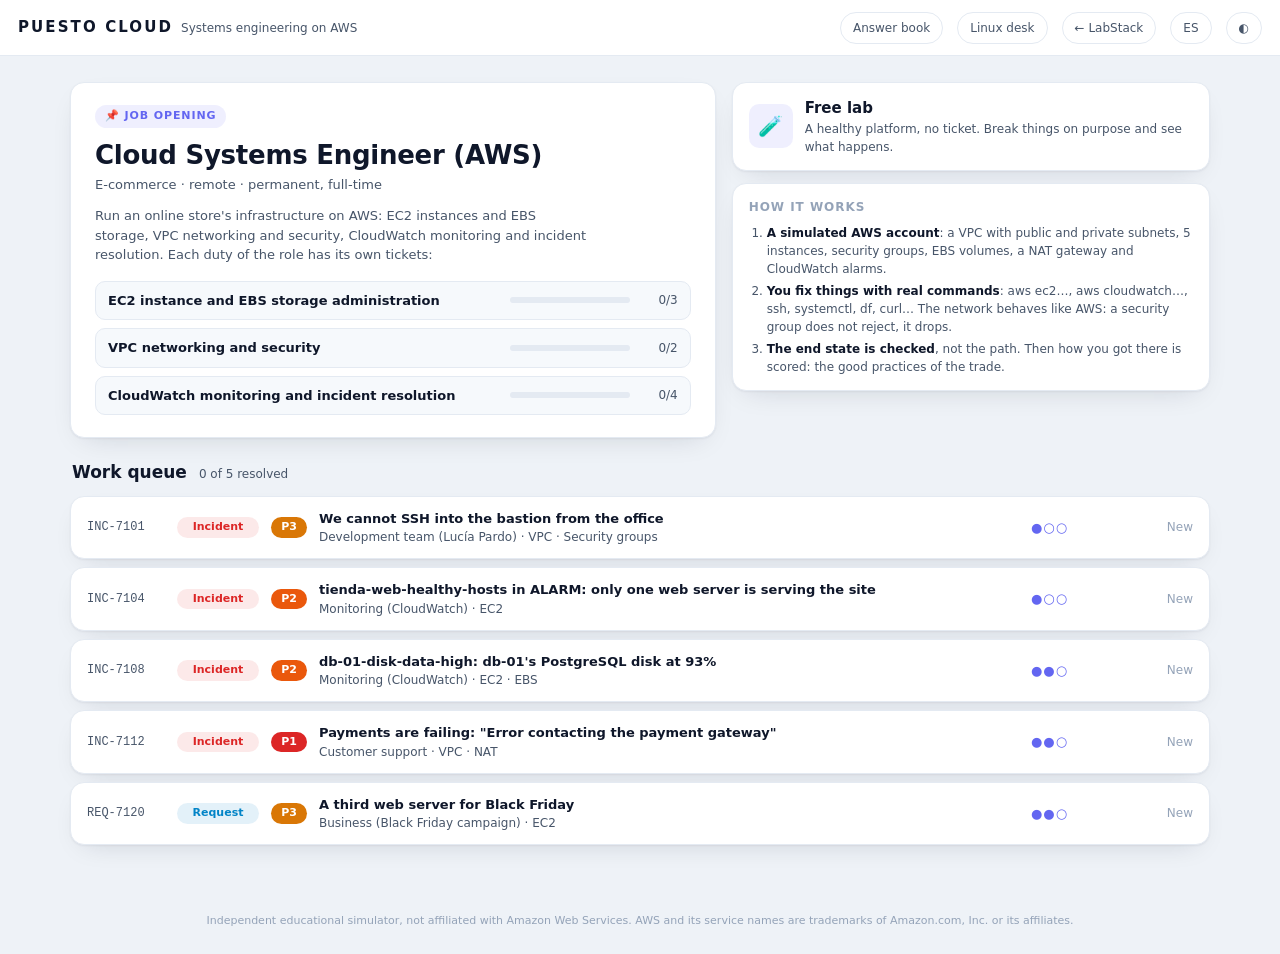
==== puesto-cloud/index.html @ fadae83a "Añade el Puesto Cloud: una cuenta de AWS simulada con su solucionario Tercera app (puesto-cloud/), s" ====
<!DOCTYPE html>
<html lang="es">
<head>
<meta charset="utf-8">
<meta name="viewport" content="width=device-width, initial-scale=1">
<title>Puesto Cloud · Ingeniería de sistemas en AWS</title>
<meta name="titulo-en" content="Puesto Cloud · Systems engineering on AWS">
<meta name="description" content="Un puesto de ingeniero/a de sistemas cloud simulado: una cuenta de AWS con VPC, EC2, EBS y CloudWatch, y tickets que se resuelven con la CLI de verdad. Gratis, en el navegador, en español e inglés.">
<meta property="og:type" content="website">
<meta property="og:site_name" content="LabStack · FOKO SOFT">
<meta property="og:title" content="Puesto Cloud · Ingeniería de sistemas en AWS">
<meta property="og:description" content="Un puesto de ingeniero/a de sistemas cloud simulado: una cuenta de AWS con VPC, EC2, EBS y CloudWatch, y tickets que se resuelven con la CLI de verdad.">
<meta property="og:url" content="https://fokosoft.github.io/LabStack/puesto-cloud/">
<meta property="og:image" content="https://fokosoft.github.io/LabStack/puesto-cloud/og-cloud.png">
<meta property="og:image:width" content="1200">
<meta property="og:image:height" content="627">
<meta name="twitter:card" content="summary_large_image">
<link href="../vendor/fuentes.css" rel="stylesheet">
<link href="../puesto-linux/estilos.css" rel="stylesheet">
</head>
<body>
<header class="top">
  <button class="marca" data-act="cola" title="Volver a la cola" data-en-title="Back to the queue"><b>PUESTO CLOUD</b><span data-en="Systems engineering on AWS">Ingeniería de sistemas en AWS</span></button>
  <div class="top-sp"></div>
  <a href="./soluciones.html" data-en="Answer book">Solucionario</a>
  <a href="../puesto-linux/index.html" data-en="Linux desk">Puesto Linux</a>
  <a href="../Laboratorio.dc.html">← LabStack</a>
  <button class="icono" data-act="idioma" data-en="ES" title="Read it in English" data-en-title="Leer en español">EN</button>
  <button class="icono" data-act="tema" title="Tema claro u oscuro" aria-label="Cambiar tema" data-en-title="Light or dark theme">◐</button>
</header>
<div id="vista"></div>
<p class="aviso-legal" data-en="Independent educational simulator, not affiliated with Amazon Web Services. AWS and its service names are trademarks of Amazon.com, Inc. or its affiliates.">Simulador educativo independiente, sin relación con Amazon Web Services. AWS y los nombres de sus servicios son marcas de Amazon.com, Inc. o sus filiales.</p>

<script src="./topologia.js"></script>
<script src="../puesto-linux/motor.js"></script>
<script src="./nube.js"></script>
<script src="./aws.js"></script>
<script src="./escenarios.js"></script>
<script src="./ui.js"></script>
<script src="../puesto-linux/app.js"></script>
</body>
</html>
---- puesto-linux/estilos.css ----
/* Puesto · estilos compartidos por index.html y soluciones.html */
:root{
  --bg:#eef2f7; --panel:#ffffff; --panel-2:#f6f9fc; --border:#e4eaf2; --border-strong:#cdd7e3;
  --text:#0f172a; --muted:#475569; --faint:#94a3b8;
  --accent:#6366f1; --accent-tint:rgba(99,102,241,.10); --accent-2:#8b5cf6;
  --ok:#16a34a; --ok-tint:rgba(22,163,74,.12); --warn:#d97706; --warn-tint:rgba(217,119,6,.13);
  --bad:#dc2626; --bad-tint:rgba(220,38,38,.10); --info:#0284c7; --info-tint:rgba(2,132,199,.11);
  --shadow:0 1px 2px rgba(15,23,42,.05), 0 10px 28px -14px rgba(15,23,42,.18);
  --header:#ffffff;
  --term-bg:#0a0f1c; --term-panel:#101729; --term-border:#1c2640; --term-text:#d6deeb; --term-dim:#6b7a90;
  --term-red:#ff7b7b; --term-amber:#f7b955; --term-green:#5ee08a; --term-blue:#7aa2f7; --term-prompt:#8bd5ca;
  color-scheme: light;
}
body.oscuro{
  --bg:#0b1120; --panel:#131c2e; --panel-2:#18233a; --border:#22304a; --border-strong:#30425f;
  --text:#e2e8f0; --muted:#a3b1c6; --faint:#6b7a90;
  --accent:#818cf8; --accent-tint:rgba(129,140,248,.16); --accent-2:#a78bfa;
  --ok:#22c55e; --ok-tint:rgba(34,197,94,.15); --warn:#f59e0b; --warn-tint:rgba(245,158,11,.16);
  --bad:#f87171; --bad-tint:rgba(248,113,113,.15); --info:#38bdf8; --info-tint:rgba(56,189,248,.15);
  --shadow:0 1px 2px rgba(0,0,0,.3), 0 12px 30px -14px rgba(0,0,0,.6);
  --header:#0f172a;
  color-scheme: dark;
}
*{box-sizing:border-box}
html,body{margin:0}
body{background:var(--bg);color:var(--text);font:13px/1.5 Inter,system-ui,-apple-system,"Segoe UI",sans-serif;-webkit-font-smoothing:antialiased}
button{font:inherit;color:inherit;cursor:pointer}
.mono{font-family:"JetBrains Mono",ui-monospace,SFMono-Regular,Menlo,Consolas,monospace}
:focus-visible{outline:2px solid var(--accent);outline-offset:2px}

/* ------------------------------------------------ cabecera */
.top{height:56px;display:flex;align-items:center;gap:14px;padding:0 18px;background:var(--header);border-bottom:1px solid var(--border);position:sticky;top:0;z-index:5}
.marca{display:flex;align-items:baseline;gap:8px;background:none;border:0;padding:0}
.marca b{font-size:15px;font-weight:800;letter-spacing:.14em}
.marca span{font-size:12px;color:var(--muted);font-weight:500}
.top-sp{flex:1}
.top a,.top .icono{font-size:12px;color:var(--muted);text-decoration:none;border:1px solid var(--border);border-radius:99px;padding:6px 12px;background:var(--panel)}
.top a:hover,.top .icono:hover{color:var(--text);border-color:var(--border-strong)}

/* ------------------------------------------------ cola */
.cola-wrap{max-width:1180px;margin:0 auto;padding:26px 20px 60px}
.hero{display:grid;grid-template-columns:minmax(0,1.35fr) minmax(0,1fr);gap:16px;margin-bottom:22px}
.card{background:var(--panel);border:1px solid var(--border);border-radius:14px;box-shadow:var(--shadow)}
.oferta{padding:22px 24px}
.oferta-tag{display:inline-block;font-size:11px;font-weight:700;letter-spacing:.08em;text-transform:uppercase;color:var(--accent);background:var(--accent-tint);border-radius:99px;padding:3px 10px}
.oferta h1{font-size:26px;line-height:1.2;margin:12px 0 4px;font-weight:800;letter-spacing:-.01em}
.oferta-sub{margin:0;color:var(--muted);font-size:13px}
.oferta-txt{margin:12px 0 16px;color:var(--muted);font-size:13px;max-width:60ch}
.funcs{display:grid;gap:8px}
.func{display:grid;grid-template-columns:minmax(0,1fr) 120px 36px;align-items:center;gap:12px;text-align:left;background:var(--panel-2);border:1px solid var(--border);border-radius:10px;padding:9px 12px}
.func:hover{border-color:var(--border-strong)}
.func.on{border-color:var(--accent);background:var(--accent-tint)}
.func-t{font-weight:600;font-size:13px}
.func-bar{height:6px;border-radius:99px;background:var(--border);overflow:hidden}
.func-bar i{display:block;height:100%;background:linear-gradient(90deg,var(--accent),var(--accent-2));border-radius:99px}
.func-n{font-size:12px;color:var(--muted);text-align:right;font-variant-numeric:tabular-nums}
.lado{display:grid;gap:12px;align-content:start}
.modo{display:grid;grid-template-columns:44px minmax(0,1fr);gap:12px;align-items:center;text-align:left;padding:14px 16px;border-radius:14px;border:1px solid var(--border);background:var(--panel);box-shadow:var(--shadow)}
.modo:hover{border-color:var(--border-strong)}
.modo-ic{width:44px;height:44px;border-radius:10px;display:grid;place-items:center;font-size:20px;line-height:1}
.modo-tx b{display:block;font-size:15px}
.modo-tx small{display:block;font-size:12px;color:var(--muted)}
.como{padding:14px 16px}
.como h3{margin:0 0 8px;font-size:12px;letter-spacing:.08em;text-transform:uppercase;color:var(--faint)}
.como ol{margin:0;padding-left:18px;color:var(--muted);font-size:12px;display:grid;gap:4px}
.como b{color:var(--text);font-weight:600}
.cola-cab{display:flex;align-items:baseline;gap:12px;margin:0 2px 10px}
.cola-cab h2{margin:0;font-size:17px}
.cola-cab span{color:var(--muted);font-size:12px}
.cola-cab button{margin-left:auto;background:none;border:0;color:var(--accent);font-size:12px}
.lista{display:grid;gap:8px}
.tk{display:grid;grid-template-columns:78px 82px 36px minmax(0,1fr) 54px 96px;gap:12px;align-items:center;text-align:left;background:var(--panel);border:1px solid var(--border);border-radius:14px;padding:12px 16px;box-shadow:var(--shadow)}
.tk:hover{border-color:var(--accent)}
.tk-id{font-family:"JetBrains Mono",monospace;font-size:12px;color:var(--muted)}
.tk-main{min-width:0}
.tk-asunto{display:block;font-weight:600;font-size:13px;white-space:nowrap;overflow:hidden;text-overflow:ellipsis}
.tk-de{display:block;font-size:12px;color:var(--muted);white-space:nowrap;overflow:hidden;text-overflow:ellipsis}
.tk-nivel{font-size:13px;letter-spacing:1px;color:var(--accent)}
.tk-estado{font-size:12px;text-align:right;color:var(--faint)}
.tk-estado.ok{color:var(--ok);font-weight:600}
.chip{display:inline-flex;align-items:center;justify-content:center;font-size:11px;font-weight:600;border-radius:99px;padding:2px 9px;white-space:nowrap}
.t-incidente{background:var(--bad-tint);color:var(--bad)}
.t-peticion{background:var(--info-tint);color:var(--info)}
.t-cambio{background:var(--accent-tint);color:var(--accent)}
.p-P1{background:var(--bad);color:#fff}.p-P2{background:#ea580c;color:#fff}.p-P3{background:var(--warn);color:#fff}.p-P4{background:var(--info);color:#fff}

/* ------------------------------------------------ puesto */
.puesto{display:grid;grid-template-columns:272px minmax(0,1fr) 344px;grid-template-rows:auto minmax(0,1fr);gap:12px;height:calc(100vh - 56px);padding:12px}
.barra{grid-column:1/-1;display:flex;align-items:center;gap:14px;background:var(--panel);border:1px solid var(--border);border-radius:14px;padding:8px 10px 8px 8px;box-shadow:var(--shadow);min-width:0}
.volver{background:var(--panel-2);border:1px solid var(--border);border-radius:10px;padding:6px 12px;font-size:12px;color:var(--muted)}
.volver:hover{color:var(--text)}
.barra-t{flex:1;min-width:0;display:flex;align-items:center;gap:10px}
.barra-t .mono{font-size:12px;color:var(--muted)}
.barra-t b{font-size:15px;white-space:nowrap;overflow:hidden;text-overflow:ellipsis}
.reloj{display:flex;align-items:baseline;gap:6px;font-variant-numeric:tabular-nums}
.reloj b{font-family:"JetBrains Mono",monospace;font-size:17px}
.reloj span{font-size:12px;color:var(--muted)}
.sla{display:grid;gap:3px;width:150px}
.sla span{font-size:11px;color:var(--muted);display:flex;justify-content:space-between}
.sla-bar{height:6px;border-radius:99px;background:var(--border);overflow:hidden}
.sla-bar i{display:block;height:100%;border-radius:99px;transition:width .3s}
.col{overflow:auto;display:grid;gap:12px;align-content:start;min-height:0;padding-bottom:4px}
.panel{background:var(--panel);border:1px solid var(--border);border-radius:14px;padding:12px 14px;box-shadow:var(--shadow)}
.panel h3{margin:0 0 10px;font-size:11px;letter-spacing:.09em;text-transform:uppercase;color:var(--faint);display:flex;align-items:center;gap:8px}
.panel h3 .der-n{margin-left:auto;letter-spacing:0;text-transform:none;font-weight:600}

.grupo{margin-bottom:8px}
.grupo:last-child{margin-bottom:0}
.grupo-t{font-size:11px;color:var(--faint);margin:0 0 3px 2px}
.host{display:grid;grid-template-columns:10px 56px minmax(0,1fr);gap:8px;align-items:center;width:100%;text-align:left;background:none;border:0;border-radius:6px;padding:4px 6px}
.host:hover{background:var(--panel-2)}
.host b{font-family:"JetBrains Mono",monospace;font-size:12px;font-weight:500}
.host span{font-size:11px;color:var(--muted);white-space:nowrap;overflow:hidden;text-overflow:ellipsis}
.punto{width:9px;height:9px;border-radius:99px;background:var(--ok)}
.e-aviso .punto{background:var(--warn)} .e-aviso span{color:var(--warn)}
.e-fallo .punto{background:var(--bad)} .e-fallo span{color:var(--bad)}
.e-caido .punto{background:var(--bad);animation:latido 1.1s ease-in-out infinite} .e-caido span{color:var(--bad)}
.e-reserva .punto{background:none;border:1.5px dashed var(--faint)}
@keyframes latido{50%{opacity:.25}}

.salud{font-family:"JetBrains Mono",monospace;font-size:11px;font-weight:700;border-radius:99px;padding:2px 9px;letter-spacing:0}
.s-HEALTH_OK{background:var(--ok-tint);color:var(--ok)} .s-HEALTH_WARN{background:var(--warn-tint);color:var(--warn)} .s-HEALTH_ERR{background:var(--bad-tint);color:var(--bad)}
.osd-host{margin-bottom:8px}
.osd-host:last-of-type{margin-bottom:6px}
.osd{display:grid;grid-template-columns:44px minmax(0,1fr) 44px;gap:8px;align-items:center;font-size:11px;margin:3px 0}
.osd b{font-family:"JetBrains Mono",monospace;font-weight:500;color:var(--muted)}
.osd-bar{height:8px;border-radius:99px;background:var(--panel-2);border:1px solid var(--border);overflow:hidden}
.osd-bar i{display:block;height:100%;background:var(--accent);opacity:.75;transition:width .4s}
.osd.lleno .osd-bar i{background:var(--warn);opacity:1} .osd.lleno em{color:var(--warn);font-weight:700}
.osd.caido b,.osd.caido em{color:var(--bad);font-weight:700} .osd.caido .osd-bar{border-color:var(--bad);background:var(--bad-tint)}
.osd.fuera{opacity:.5} .osd.fuera .osd-bar{border-style:dashed}
.osd em{font-style:normal;text-align:right;font-variant-numeric:tabular-nums;color:var(--muted)}
.flags{display:flex;flex-wrap:wrap;gap:6px;margin-top:4px}
.flag{font-size:11px;font-family:"JetBrains Mono",monospace;background:var(--warn-tint);color:var(--warn);border-radius:6px;padding:1px 7px}
.rec{margin-top:8px;font-size:11px;color:var(--muted)}
.rec .sla-bar{margin-top:4px}
.rec .sla-bar i{background:var(--warn)}

.alerta{display:grid;grid-template-columns:8px minmax(0,1fr) auto;gap:8px;align-items:start;padding:5px 0;border-top:1px solid var(--border);font-size:12px}
.alerta:first-of-type{border-top:0;padding-top:0}
.alerta i{width:8px;height:8px;border-radius:99px;margin-top:5px;background:var(--faint)}
.al-critical i{background:var(--bad)} .al-warning i{background:var(--warn)} .al-info i{background:var(--info)}
.alerta b{display:block;font-size:12px;font-weight:600}
.alerta span{display:block;color:var(--muted);font-size:11px}
.alerta small{color:var(--faint);font-size:11px;white-space:nowrap}
.vacio{font-size:12px;color:var(--faint);margin:0}

/* terminal */
.centro{min-height:0;min-width:0;display:flex}
.term{flex:1;display:flex;flex-direction:column;min-height:0;min-width:0;background:var(--term-bg);border:1px solid var(--term-border);border-radius:14px;overflow:hidden;box-shadow:var(--shadow)}
.tabs{display:flex;gap:2px;padding:6px 6px 0;background:var(--term-panel);border-bottom:1px solid var(--term-border);overflow-x:auto}
.tab{display:flex;align-items:center;gap:8px;border:0;background:none;color:var(--term-dim);font-family:"JetBrains Mono",monospace;font-size:12px;padding:6px 10px 7px;border-radius:10px 10px 0 0;white-space:nowrap}
.tab.on{background:var(--term-bg);color:var(--term-text)}
.tab .x{opacity:.5;padding:0 2px;border-radius:6px}
.tab .x:hover{opacity:1;background:var(--term-border)}
.tab-mas{border:0;background:none;color:var(--term-dim);font-size:15px;padding:2px 10px}
.tab-mas:hover{color:var(--term-text)}
.term-body{flex:1;overflow:auto;padding:10px 14px 14px;font-family:"JetBrains Mono",monospace;font-size:12px;line-height:1.55;color:var(--term-text);cursor:text}
.ln{white-space:pre-wrap;word-break:break-word;min-height:1.55em}
.ln.in{color:#fff}.ln.in .pr{color:var(--term-prompt)}
.ln.err,.ln.rojo{color:var(--term-red)} .ln.ambar{color:var(--term-amber)} .ln.verde{color:var(--term-green)} .ln.azul{color:var(--term-blue)}
.ln.dim{color:var(--term-dim);font-style:italic}
.ln.sys{color:var(--term-prompt)}
.term-in{display:flex;align-items:baseline;white-space:pre}
.term-in span{color:var(--term-prompt)}
.term-in input{flex:1;min-width:40px;background:none;border:0;outline:none;color:#fff;font:inherit;padding:0;caret-color:var(--term-prompt)}

/* ticket */
.tk-cab{display:flex;flex-wrap:wrap;gap:6px;align-items:center;margin-bottom:8px}
.tk-cab .mono{font-size:12px;color:var(--muted)}
.ticket h2{margin:0 0 6px;font-size:15px;line-height:1.35}
.ticket .de{font-size:12px;color:var(--muted);margin:0 0 8px}
.ticket p{margin:0 0 8px;font-size:13px;color:var(--text)}
.itsm{display:grid;grid-template-columns:auto 1fr;gap:4px 12px;font-size:12px;margin-top:10px;padding-top:10px;border-top:1px solid var(--border)}
.itsm dt{color:var(--faint)} .itsm dd{margin:0;font-weight:600}
.estado-itsm{display:flex;gap:4px;margin-top:10px}
.estado-itsm span{flex:1;text-align:center;font-size:11px;padding:3px 0;border-radius:6px;background:var(--panel-2);color:var(--faint);border:1px solid var(--border)}
.estado-itsm span.on{background:var(--accent);color:#fff;border-color:var(--accent)}
.estado-itsm span.hecho{color:var(--accent);border-color:var(--accent)}
.pista{font-size:12px;background:var(--accent-tint);border-radius:10px;padding:8px 10px;margin:0 0 6px;color:var(--text)}
.pista b{color:var(--accent);margin-right:4px}
.btn{display:inline-flex;align-items:center;justify-content:center;gap:6px;border-radius:10px;padding:8px 14px;font-size:13px;font-weight:600;border:1px solid var(--border-strong);background:var(--panel)}
.btn:hover{border-color:var(--accent)}
.btn.primario{background:var(--accent);border-color:var(--accent);color:#fff;width:100%;padding:11px 14px;font-size:15px}
.btn.primario:hover{filter:brightness(1.07)}
.btn.suave{width:100%;background:var(--panel-2)}
.btn[disabled]{opacity:.5;cursor:default}
.registro{display:grid;gap:3px;font-family:"JetBrains Mono",monospace;font-size:11px;max-height:190px;overflow:auto}
.registro div{display:grid;grid-template-columns:40px 58px minmax(0,1fr);gap:6px;color:var(--muted)}
.registro div span:last-child{color:var(--text);white-space:nowrap;overflow:hidden;text-overflow:ellipsis}
.aun{background:var(--warn-tint);border-radius:10px;padding:10px 12px;margin-top:10px;font-size:12px}
.aun b{display:block;color:var(--warn);margin-bottom:4px}
.aun ul{margin:0;padding-left:16px;display:grid;gap:3px}
.cierre{text-align:left}
.cierre-top{display:flex;align-items:center;gap:12px;margin-bottom:10px}
.cierre-ok{width:44px;height:44px;border-radius:99px;display:grid;place-items:center;background:var(--ok-tint);color:var(--ok);font-size:20px;font-weight:800;flex:none}
.cierre-top b{display:block;font-size:17px}
.cierre-top span{font-size:12px;color:var(--muted)}
.cifras{display:grid;grid-template-columns:repeat(3,1fr);gap:6px;margin-bottom:12px}
.cifras div{background:var(--panel-2);border:1px solid var(--border);border-radius:10px;padding:6px 8px}
.cifras b{display:block;font-size:17px;font-variant-numeric:tabular-nums}
.cifras span{font-size:11px;color:var(--muted)}
.practica{display:grid;grid-template-columns:18px 1fr;gap:6px;font-size:12px;margin:0 0 5px}
.practica i{font-style:normal;font-weight:800}
.practica.si i{color:var(--ok)} .practica.no i{color:var(--faint)} .practica.no{color:var(--muted)}
.bloque{margin-top:12px;padding-top:10px;border-top:1px solid var(--border)}
.bloque h4{margin:0 0 4px;font-size:11px;letter-spacing:.08em;text-transform:uppercase;color:var(--faint)}
.bloque p{margin:0;font-size:12px}
.acciones{display:grid;gap:6px;margin-top:14px}
.experimento{display:block;width:100%;text-align:left;background:var(--panel-2);border:1px solid var(--border);border-radius:10px;padding:8px 10px;margin-bottom:6px}
.experimento:hover{border-color:var(--accent)}
.experimento code{display:block;font-family:"JetBrains Mono",monospace;font-size:11px;color:var(--accent)}
.experimento span{font-size:12px;color:var(--muted)}

@media (max-width:1180px){
  .puesto{grid-template-columns:minmax(0,1fr) 330px;grid-template-rows:auto 70vh auto;height:auto}
  .izq{grid-column:1/-1;order:3;grid-template-columns:repeat(auto-fit,minmax(250px,1fr))}
}
@media (max-width:860px){
  .hero{grid-template-columns:1fr}
  .tk{grid-template-columns:auto auto auto minmax(0,1fr);row-gap:6px;padding:12px 14px}
  .tk .chip{justify-self:start}
  .tk-main{grid-column:1/-1;order:5}
  .tk-nivel{display:none}
  .puesto{grid-template-columns:minmax(0,1fr);grid-template-rows:auto;padding:10px}
  .der{order:1}.centro{order:2;height:64vh}.izq{order:3}
  .barra{flex-wrap:wrap}.sla{width:100%}
  .col{overflow:visible}
}
@media (max-width:520px){
  .cola-wrap{padding:16px 16px 40px}
  .oferta{padding:18px}
  .oferta h1{font-size:20px}
  .func{grid-template-columns:minmax(0,1fr) 36px}.func-bar{display:none}
  .marca span{display:none}
  .barra-t .mono{display:none}
}

/* ------------------------------------------------ incidencias importadas */
.importar{margin-top:26px}
.imp{padding:16px 18px;display:grid;gap:12px}
.imp.encima{border-color:var(--accent);box-shadow:0 0 0 3px var(--accent-tint)}
.imp-txt b{font-size:15px}
.imp-txt p{margin:4px 0 0;color:var(--muted);font-size:13px;max-width:78ch}
.imp-txt code,.cat-item code{font-family:"JetBrains Mono",monospace;font-size:12px;background:var(--panel-2);border:1px solid var(--border);border-radius:6px;padding:0 5px}
.imp-acc{display:flex;flex-wrap:wrap;align-items:center;gap:8px}
.primario-in{background:var(--accent);border-color:var(--accent);color:#fff}
.imp-sep{font-size:12px;color:var(--faint)}
.imp-acc select{font:inherit;font-size:12px;color:var(--text);background:var(--panel);border:1px solid var(--border-strong);border-radius:10px;padding:8px 10px;max-width:340px}
.imp-res{border-radius:10px;padding:10px 12px;font-size:12px;display:grid;gap:3px}
.imp-res b{font-size:13px}
.imp-res.ok{background:var(--ok-tint)} .imp-res.ok b{color:var(--ok)}
.imp-res.mal{background:var(--bad-tint)} .imp-res.mal b{color:var(--bad)}
.imp-res ul{margin:2px 0 0;padding-left:18px;display:grid;gap:2px}
.imp-aviso{color:var(--warn)}
.catalogo summary{cursor:pointer;font-size:13px;font-weight:600;color:var(--accent)}
.catalogo[open] summary{margin-bottom:8px}
.catalogo{display:block}
.cat-item{border-top:1px solid var(--border);padding:10px 0}
.cat-cab{display:flex;align-items:center;gap:8px;flex-wrap:wrap}
.cat-cab b{font-size:13px}
.cat-item p{margin:4px 0;font-size:12px;color:var(--muted)}
.cat-item dl{display:grid;grid-template-columns:max-content 1fr;gap:2px 12px;margin:4px 0;font-size:12px}
.cat-item dt{font-family:"JetBrains Mono",monospace;color:var(--text)}
.cat-item dd{margin:0;color:var(--muted)}
.cat-item pre{margin:4px 0 0;font-family:"JetBrains Mono",monospace;font-size:11px;background:var(--term-bg);color:var(--term-text);border-radius:6px;padding:6px 9px;white-space:pre-wrap;word-break:break-all}
.tk-imp{display:grid;grid-template-columns:minmax(0,1fr) auto;gap:8px;align-items:stretch}
.tk-borrar{border:1px solid var(--border);background:var(--panel);border-radius:14px;width:40px;color:var(--faint);font-size:17px}
.tk-borrar:hover{color:var(--bad);border-color:var(--bad)}
.tk-rota{opacity:.75;cursor:default}

/* ------------------------------------------------ guardia y caos */
.gd{padding:14px 16px;display:grid;gap:10px}
.gd-t{margin:0;font-weight:600;font-size:13px}
.gd-niveles{display:grid;grid-template-columns:repeat(3,1fr);gap:8px}
.gd-niveles button{display:grid;gap:2px;text-align:left;background:var(--panel-2);border:1px solid var(--border);border-radius:10px;padding:10px}
.gd-niveles button:hover{border-color:var(--bad)}
.gd-niveles b{font-size:13px}
.gd-niveles span{font-size:11px;color:var(--muted)}
.gd-niveles em{font-style:normal;font-size:11px;color:var(--faint)}
.gd-pie{display:flex;flex-wrap:wrap;align-items:center;gap:10px;font-size:12px;color:var(--muted)}
.gd-pie input{font:inherit;font-size:12px;width:96px;margin-left:4px;color:var(--text);background:var(--panel);border:1px solid var(--border-strong);border-radius:6px;padding:4px 8px}
.gd-ticket{background:none;border:0;color:var(--accent);font-size:12px;padding:0;text-align:left}
.gd-nota{margin:0;font-size:11px;color:var(--faint)}
.caos-t{margin:0 0 10px;font-size:12px;color:var(--muted)}
.caos-btn{width:100%;border-color:var(--bad);color:var(--bad)}
.caos-acc{display:grid;grid-template-columns:1fr 1fr;gap:6px;margin-top:6px}
.caos-acc .btn{font-size:12px;padding:7px 8px}
.caos-msg{margin-top:8px;border-radius:10px;padding:9px 11px;font-size:12px}
.caos-msg.ok{background:var(--ok-tint);color:var(--ok);font-weight:600}
.caos-msg.mal{background:var(--bad-tint)}
.caos-msg.aviso{background:var(--warn-tint)}
.caos-msg ul{margin:4px 0 0;padding-left:16px;display:grid;gap:6px}
.caos-msg li span{color:var(--muted)}
.caos-msg code{font-family:"JetBrains Mono",monospace;font-size:11px}
@media (max-width:520px){ .gd-niveles{grid-template-columns:1fr} }

/* ------------------------------------------------ solucionario */
.sol-wrap{max-width:1000px}
.sol-hero{margin:4px 2px 26px}
.sol-hero h1{font-size:32px;line-height:1.15;margin:12px 0 8px;font-weight:800;letter-spacing:-.02em}
.sol-hero p{margin:0;color:var(--muted);font-size:15px;max-width:68ch}
.sol-hero p b{color:var(--text)}
.sol-nav{display:flex;flex-wrap:wrap;gap:8px;margin-top:16px}
.sol-nav a,.sol-nav button{font-size:12px;color:var(--text);text-decoration:none;border:1px solid var(--border-strong);border-radius:99px;padding:6px 13px;background:var(--panel)}
.sol-nav a:hover,.sol-nav button:hover{border-color:var(--accent)}
.sol{overflow:hidden;scroll-margin-top:70px}
.sol>summary{display:grid;grid-template-columns:78px auto 36px minmax(0,1fr) auto;gap:12px;align-items:center;padding:13px 16px;cursor:pointer;list-style:none}
.sol>summary::-webkit-details-marker{display:none}
.sol>summary:hover{background:var(--panel-2)}
.sol[open]>summary{border-bottom:1px solid var(--border)}
.sol-t{font-weight:600;font-size:13px;white-space:nowrap;overflow:hidden;text-overflow:ellipsis}
.sol-n{font-size:12px;color:var(--faint);white-space:nowrap}
.sol-n::after{content:" \25BE";color:var(--accent)}
.sol[open] .sol-n::after{content:" \25B4"}
.sol-cuerpo{padding:16px 18px 18px}
.sol-cuerpo h4{margin:0 0 6px;font-size:11px;letter-spacing:.09em;text-transform:uppercase;color:var(--faint);display:flex;align-items:baseline;gap:10px}
.sol-cuerpo p{margin:0 0 8px;font-size:13px}
.sol-leyenda{letter-spacing:0;text-transform:none;font-weight:500;color:var(--faint)}
.sol-dos{display:grid;grid-template-columns:1fr 1fr;gap:18px;margin-bottom:16px}
.sol-dos>div:first-child p{color:var(--muted)}
.pasos{list-style:none;margin:6px 0 18px;padding:0;display:grid;gap:8px}
.paso{display:grid;grid-template-columns:26px minmax(0,1fr);gap:10px}
.paso-n{width:26px;height:26px;border-radius:99px;display:grid;place-items:center;font-size:11px;font-weight:700;background:var(--panel-2);border:1px solid var(--border);color:var(--muted)}
.paso-c{min-width:0;border-left:3px solid var(--border);padding:0 0 2px 12px}
.paso-cab{display:flex;align-items:center;gap:8px;flex-wrap:wrap;margin-bottom:4px}
.paso-cab code{font-family:"JetBrains Mono",monospace;font-size:12px;background:var(--term-bg);color:#fff;border-radius:6px;padding:3px 9px;word-break:break-all}
.paso-host{color:var(--term-prompt)}
.paso-c p{font-size:13px;color:var(--text);margin:0 0 4px}
.fase{font-size:10px;font-weight:700;letter-spacing:.06em;text-transform:uppercase;border-radius:99px;padding:2px 8px;background:var(--panel-2);color:var(--faint)}
.f-diag .paso-c{border-color:var(--info)} .f-diag .fase{background:var(--info-tint);color:var(--info)} .f-diag .paso-n{color:var(--info)}
.f-arreglo .paso-c{border-color:var(--warn)} .f-arreglo .fase{background:var(--warn-tint);color:var(--warn)} .f-arreglo .paso-n{background:var(--warn);color:#fff;border-color:var(--warn)}
.f-comprobar .paso-c{border-color:var(--ok)} .f-comprobar .fase{background:var(--ok-tint);color:var(--ok)} .f-comprobar .paso-n{color:var(--ok)}
.f-mov .paso-c p{color:var(--muted)}
.salida summary{font-size:12px;color:var(--accent);cursor:pointer;width:max-content}
.salida-t{margin-top:6px;background:var(--term-bg);color:var(--term-text);border-radius:10px;padding:10px 12px;font-family:"JetBrains Mono",monospace;font-size:11px;line-height:1.5;max-height:340px;overflow:auto}
.trampas,.valoran{margin:0;padding-left:18px;display:grid;gap:6px;font-size:13px}
.trampas code{display:block;font-family:"JetBrains Mono",monospace;font-size:11px;color:var(--bad)}
.trampas span{color:var(--muted)}
.valoran li::marker{color:var(--ok)}
.sol-leccion{background:var(--accent-tint);border-radius:10px;padding:12px 14px;margin-bottom:14px}
.sol-leccion h4{color:var(--accent)}
.sol-leccion p{margin:0}
.sol-pie{display:flex;align-items:center;justify-content:space-between;gap:12px;flex-wrap:wrap}
.sol-pie .btn{text-decoration:none;color:var(--text)}
.termino{display:inline-block;font-size:11px;color:var(--accent);background:var(--accent-tint);border-radius:99px;padding:2px 9px;margin:0 6px 6px 0;text-decoration:none}
.termino:hover{text-decoration:underline}
.buscar{width:100%;font:inherit;font-size:13px;color:var(--text);background:var(--panel);border:1px solid var(--border-strong);border-radius:10px;padding:10px 14px;margin-bottom:12px}
.buscar:focus{outline:2px solid var(--accent);outline-offset:1px}
.glosario{display:grid;grid-template-columns:repeat(auto-fill,minmax(290px,1fr));gap:10px}
.gl{background:var(--panel);border:1px solid var(--border);border-radius:14px;padding:12px 14px;scroll-margin-top:70px}
.gl b{font-size:13px}
.gl p{margin:4px 0 6px;font-size:12px;color:var(--muted)}
.gl-usos{font-size:11px;color:var(--faint)}
.gl-usos a{color:var(--accent);text-decoration:none;font-family:"JetBrains Mono",monospace}
.marca-gl{animation:resalte 1.6s ease}
@keyframes resalte{0%,40%{border-color:var(--accent);box-shadow:0 0 0 3px var(--accent-tint)}}
@media (max-width:760px){
  .sol>summary{grid-template-columns:auto auto auto minmax(0,1fr);row-gap:6px}
  .sol-t{grid-column:1/-1;order:5;white-space:normal}
  .sol-n{text-align:right}
  .sol-dos{grid-template-columns:1fr}
  .sol-hero h1{font-size:26px}
}
@media print{
  .top,.sol-nav,.buscar,.sol-pie .btn{display:none}
  body{background:#fff}
  .card,.gl{box-shadow:none}
  .paso{break-inside:avoid}
  .salida-t{max-height:none}
}

/* ------------------------------------------------------------ compositor */
.comp{max-width:1320px;margin:0 auto;padding:20px 18px 40px;display:grid;grid-template-columns:minmax(0,1fr) 380px;gap:18px;align-items:start}
.comp-form{display:grid;gap:14px;min-width:0}
.comp-cab h1{font-size:26px;margin:0 0 4px;letter-spacing:-.01em}
.comp-cab p{margin:0 0 12px;color:var(--muted);max-width:78ch}
.comp-origen{display:flex;flex-wrap:wrap;gap:8px}
.comp-sec{padding:14px 16px}
.comp-sec h2{font-size:15px;margin:0 0 10px;display:flex;align-items:baseline;gap:8px}
.comp-sec h2 em{font-style:normal;font-weight:400;font-size:12px;color:var(--faint)}
.comp-sec h2 .der-n{margin-left:auto;font-size:12px;font-weight:600;color:var(--muted)}
details.comp-sec>summary{cursor:pointer;list-style:none}
details.comp-sec>summary::-webkit-details-marker{display:none}
details.comp-sec:not([open]) h2{margin:0}
.comp-grid{display:grid;grid-template-columns:repeat(auto-fill,minmax(180px,1fr));gap:10px}
.cf{display:grid;gap:4px;min-width:0}
.cf>span{font-size:11px;font-weight:600;color:var(--muted)}
.cf em{font-style:normal;font-weight:400;color:var(--faint)}
.cf-ancho{grid-column:1/-1}
.cf-bool{display:flex;align-items:center;gap:6px;font-size:12px;align-self:end;padding-bottom:8px}
.cf-checks{display:flex;flex-wrap:wrap;gap:6px 14px;font-size:12px}
.cf-checks label{display:inline-flex;align-items:center;gap:5px}
.cf-checks input[type=number]{width:64px}
.comp input[type=text],.comp input[type=number],.comp select,.comp textarea{font:inherit;font-size:13px;color:var(--text);background:var(--panel);border:1px solid var(--border-strong);border-radius:10px;padding:7px 9px;width:100%;min-width:0}
.comp textarea{resize:vertical;line-height:1.45}
.comp input:focus,.comp select:focus,.comp textarea:focus{outline:2px solid var(--accent);outline-offset:-1px;border-color:var(--accent)}
.comp select[disabled]{opacity:.55}
.comp-origen select,.av-nueva select{width:auto;max-width:340px}
.av-lista{display:grid;gap:10px;margin-bottom:12px}
.av-card{border:1px solid var(--border);border-left:4px solid var(--accent);border-radius:10px;padding:10px 12px;background:var(--panel-2)}
.av-card.av-cond{border-left-color:var(--info);border-left-style:dashed}
.av-card.av-mala{border-left-color:var(--bad);display:flex;justify-content:space-between;align-items:center}
.av-cab{display:flex;align-items:center;gap:8px}
.av-n{width:22px;height:22px;border-radius:99px;background:var(--accent);color:#fff;font-size:11px;font-weight:700;display:grid;place-items:center;flex:none}
.av-cond .av-n{background:var(--info)}
.av-cab .av-tipo{flex:1;font-weight:600}
.av-acc{display:flex;gap:4px}
.av-acc button{width:30px;height:30px;border-radius:10px;border:1px solid var(--border-strong);background:var(--panel);font-size:13px}
.av-acc button:hover:not([disabled]){border-color:var(--accent)}
.av-acc button[disabled]{opacity:.35;cursor:default}
.av-desc{margin:6px 0 8px;font-size:12px;color:var(--muted)}
.av-campos{display:grid;grid-template-columns:repeat(auto-fill,minmax(170px,1fr));gap:10px}
.av-nueva{display:flex;flex-wrap:wrap;gap:8px;align-items:center}
.comp-ensayo{position:sticky;top:72px;max-height:calc(100vh - 88px);overflow:auto}
.comp-ensayo .imp-res{margin-bottom:12px}
.comp-ensayo .bloque{margin-bottom:12px}
.comp-ensayo h4{font-size:11px;text-transform:uppercase;letter-spacing:.05em;color:var(--faint);margin:0 0 6px}
.lista-p{margin:0;padding-left:18px;font-size:12px;display:grid;gap:3px}
.sol-ref{display:grid;gap:3px}
.sol-ref code{font-family:"JetBrains Mono",monospace;font-size:11px;background:var(--panel-2);border:1px solid var(--border);border-radius:6px;padding:2px 6px;overflow-wrap:anywhere}
.comp-ensayo .acciones{display:grid;gap:6px}
.comp-msg{font-size:12px;color:var(--muted);margin:10px 0 0}
@media (max-width:980px){.comp{grid-template-columns:minmax(0,1fr)}.comp-ensayo{position:static;max-height:none}}
@media (max-width:520px){.comp{padding:14px 12px 32px}.comp-sec{padding:12px}.comp-origen select,.av-nueva select{width:100%;max-width:none}.top a,.top .icono{white-space:nowrap;padding:6px 10px}}
a.btn{text-decoration:none;color:var(--text)} a.btn.primario-in{color:#fff}
.av-err{margin:0;font-size:12px;color:var(--bad);font-weight:600}
.av-err:empty{display:none}
.av-card.av-error{border-left-color:var(--bad);background:var(--bad-tint)}
.aviso-legal{max-width:1200px;margin:8px auto 24px;padding:0 18px;font-size:11px;color:var(--faint);text-align:center}
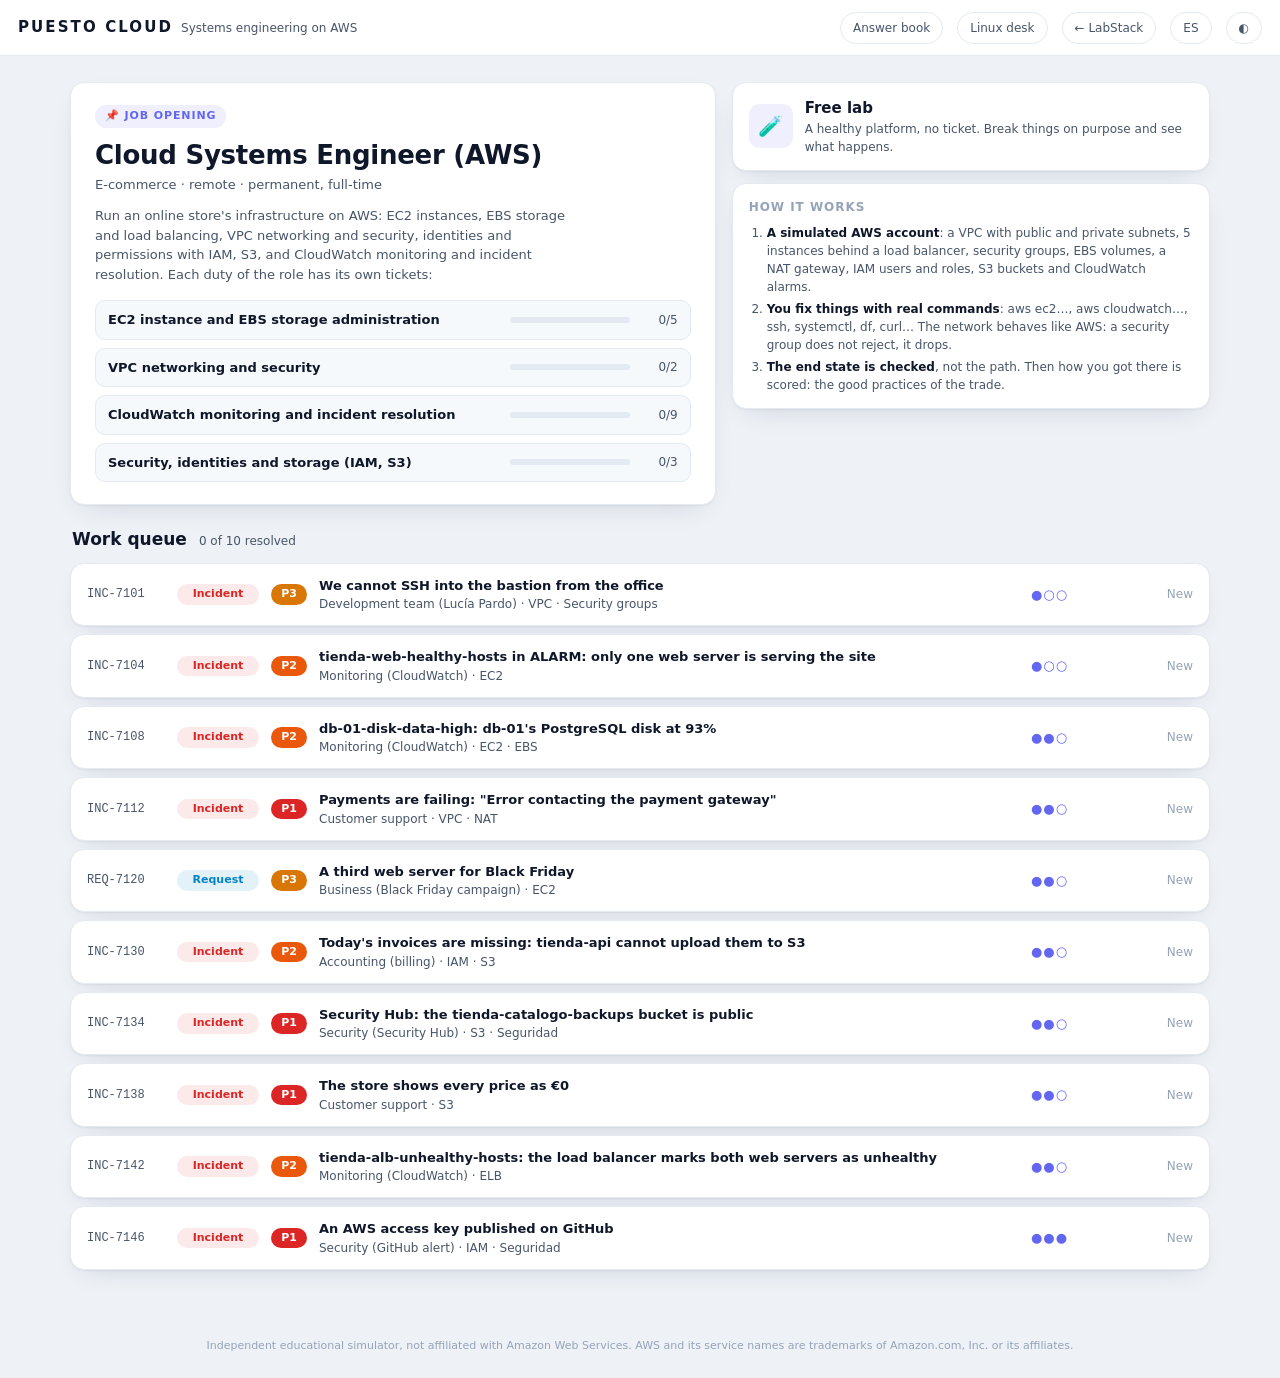
==== commit 91aef3c9: "Puesto Cloud, fase 2: IAM, S3, balanceador y cinco tickets nuevos - IAM: usuarios, grupos, roles, pe" ====
--- a/puesto-cloud/index.html
+++ b/puesto-cloud/index.html
@@ -35,6 +35,7 @@
 <script src="../puesto-linux/motor.js"></script>
 <script src="./nube.js"></script>
 <script src="./aws.js"></script>
+<script src="./servicios.js"></script>
 <script src="./escenarios.js"></script>
 <script src="./ui.js"></script>
 <script src="../puesto-linux/app.js"></script>
--- a/puesto-linux/estilos.css
+++ b/puesto-linux/estilos.css
@@ -428,3 +428,4 @@
 .av-err:empty{display:none}
 .av-card.av-error{border-left-color:var(--bad);background:var(--bad-tint)}
 .aviso-legal{max-width:1200px;margin:8px auto 24px;padding:0 18px;font-size:11px;color:var(--faint);text-align:center}
+.host.ancho{grid-template-columns:10px 112px minmax(0,1fr)} .host.ancho b{white-space:nowrap;overflow:hidden;text-overflow:ellipsis}
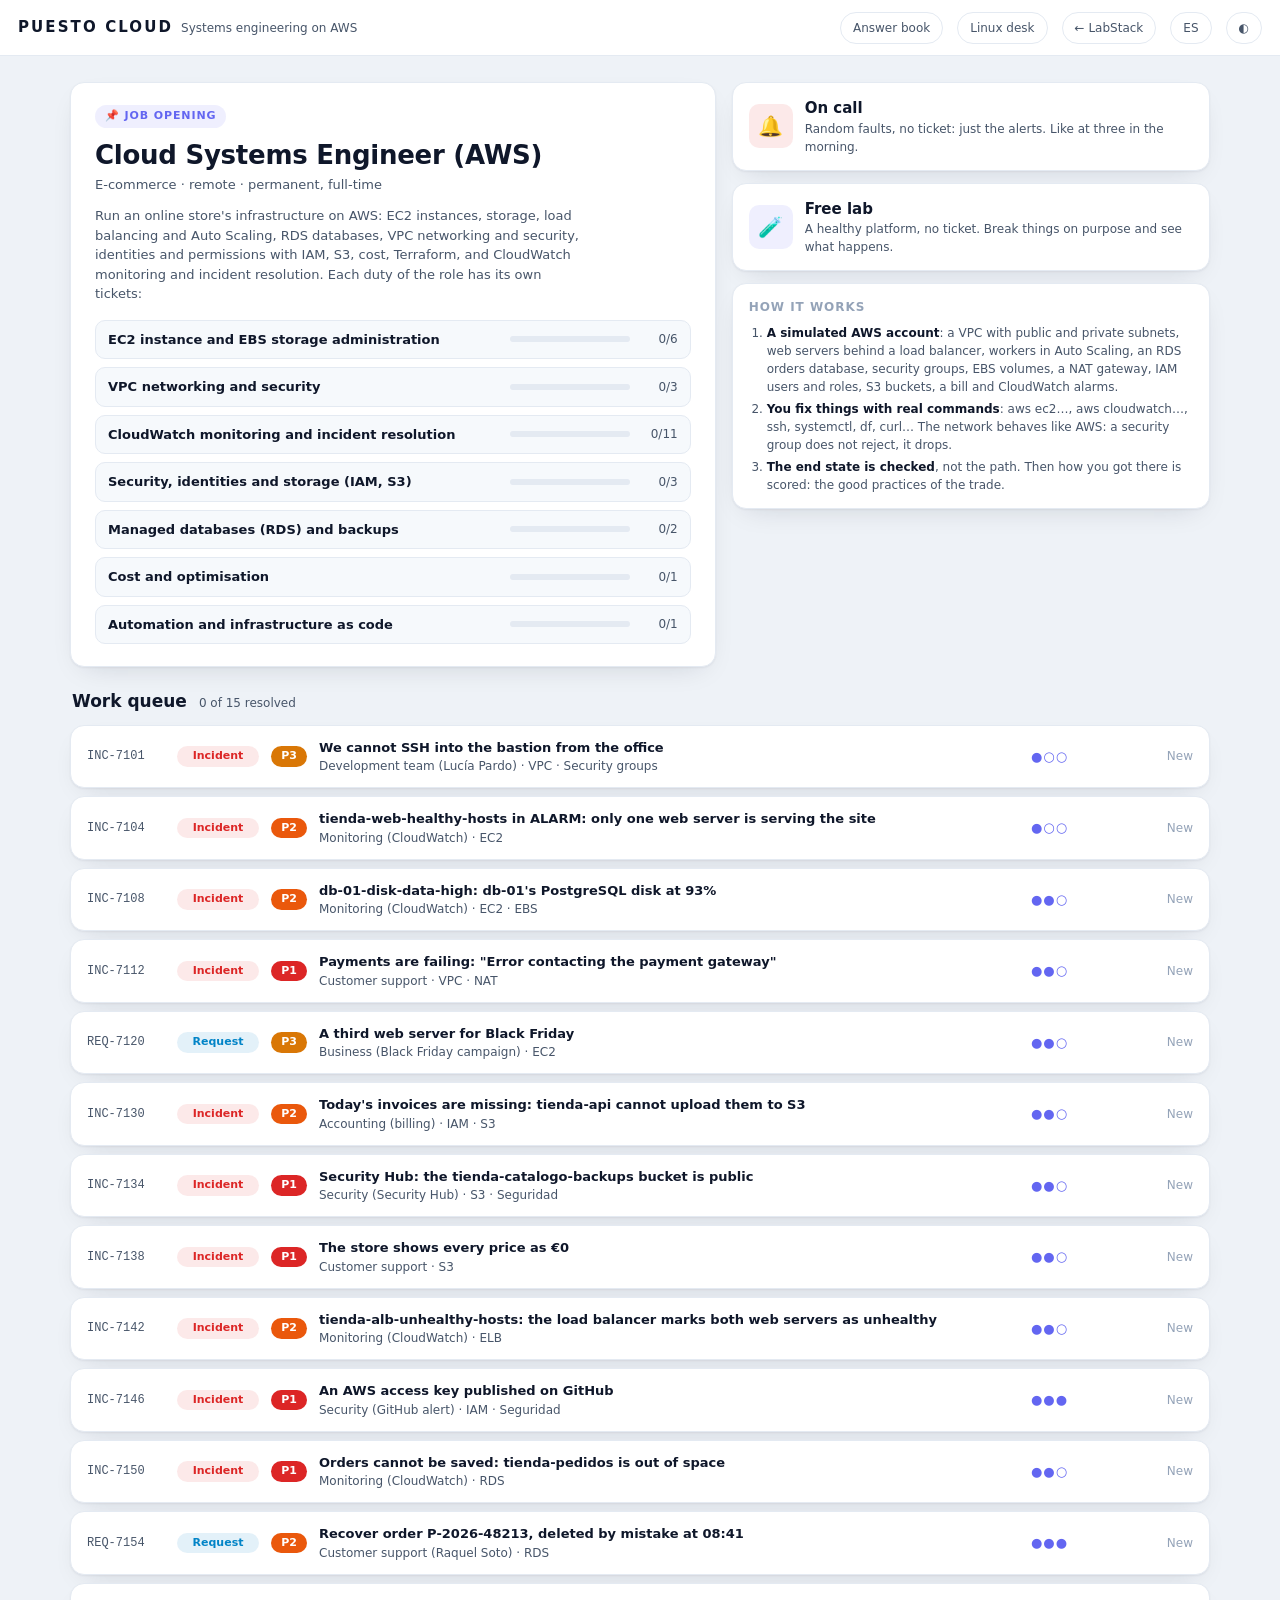
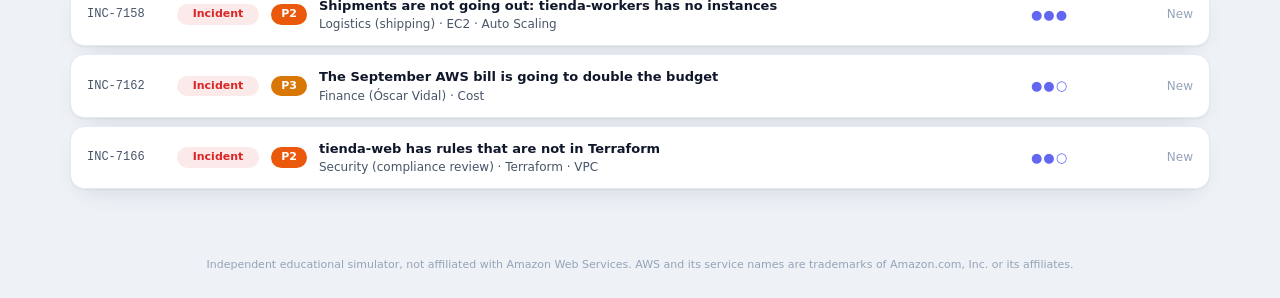
==== commit 8c0ca33e: "Puesto Cloud, fase 3: RDS, Auto Scaling, coste, Terraform, guardias y caos - RDS: la base de pedidos" ====
--- a/puesto-cloud/index.html
+++ b/puesto-cloud/index.html
@@ -36,7 +36,12 @@
 <script src="./nube.js"></script>
 <script src="./aws.js"></script>
 <script src="./servicios.js"></script>
+<script src="./rds.js"></script>
+<script src="./asg.js"></script>
+<script src="./coste.js"></script>
+<script src="./terraform.js"></script>
 <script src="./escenarios.js"></script>
+<script src="./guardia.js"></script>
 <script src="./ui.js"></script>
 <script src="../puesto-linux/app.js"></script>
 </body>
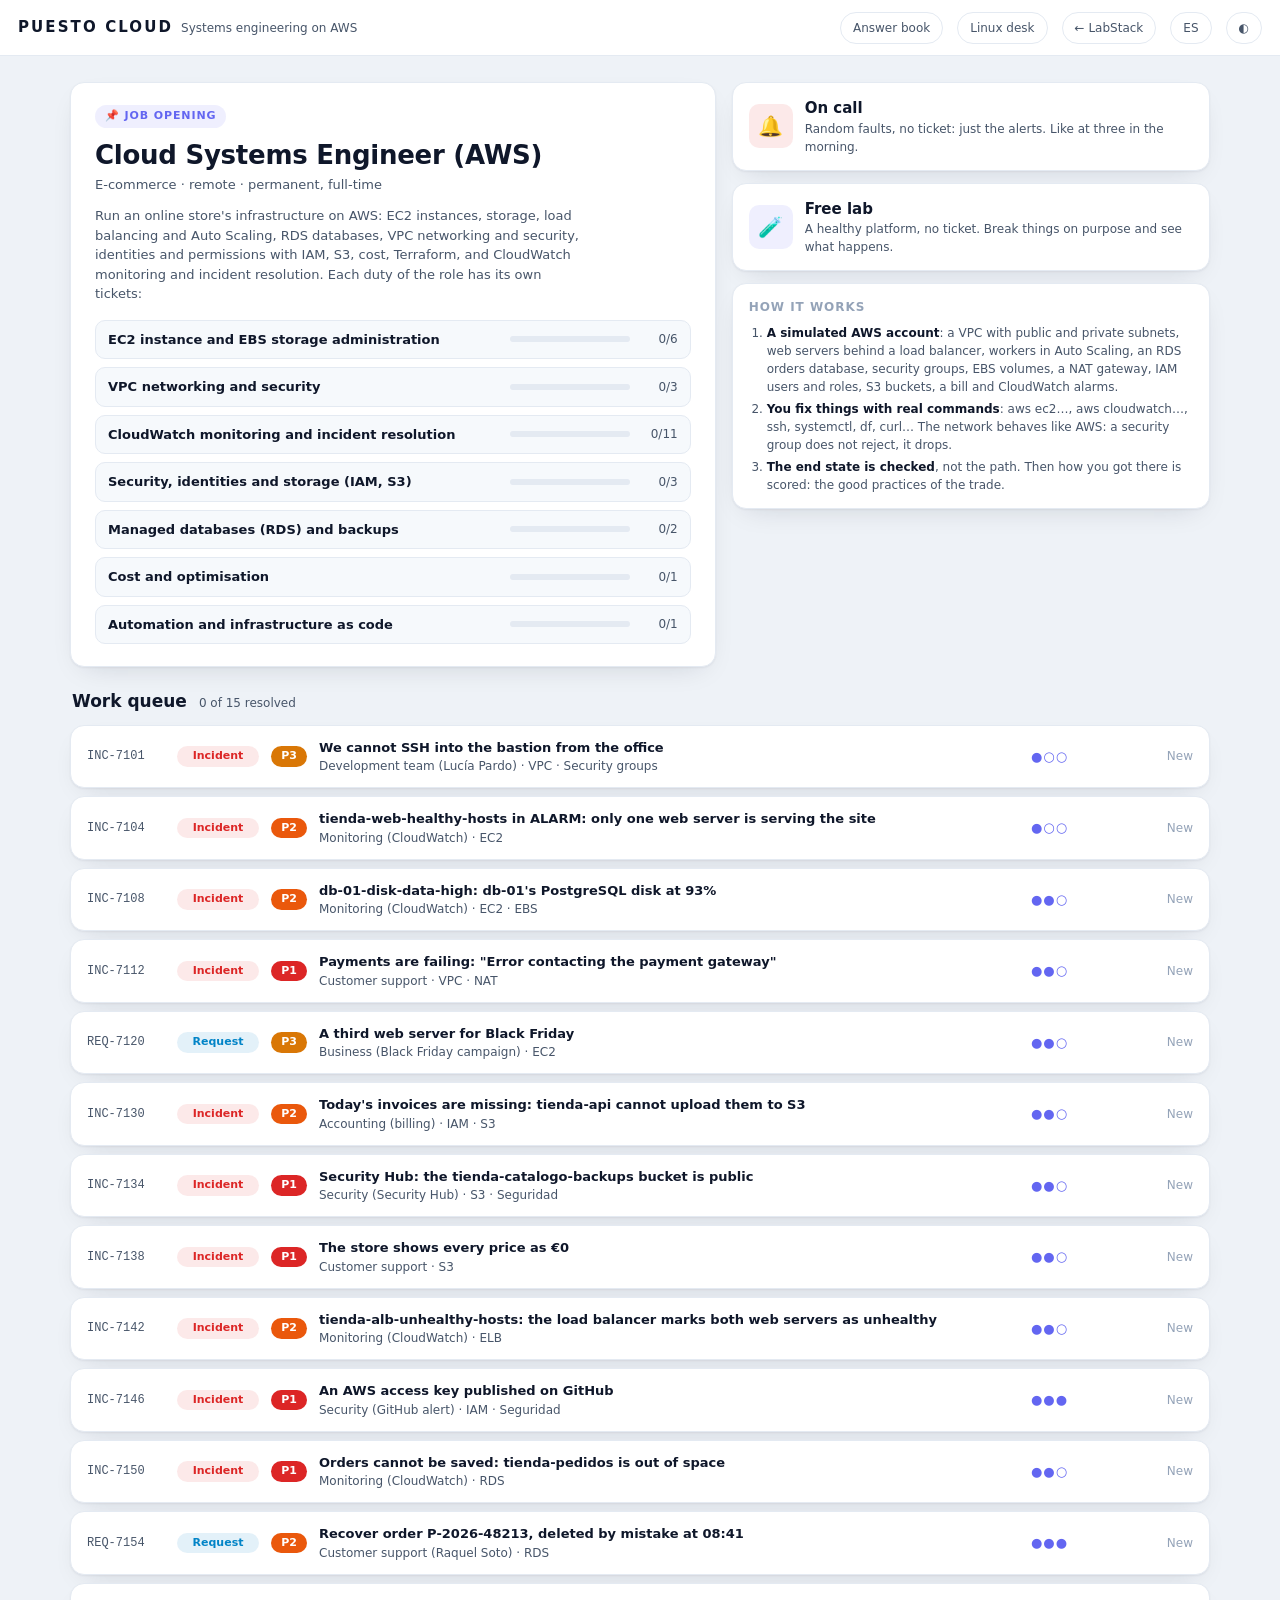
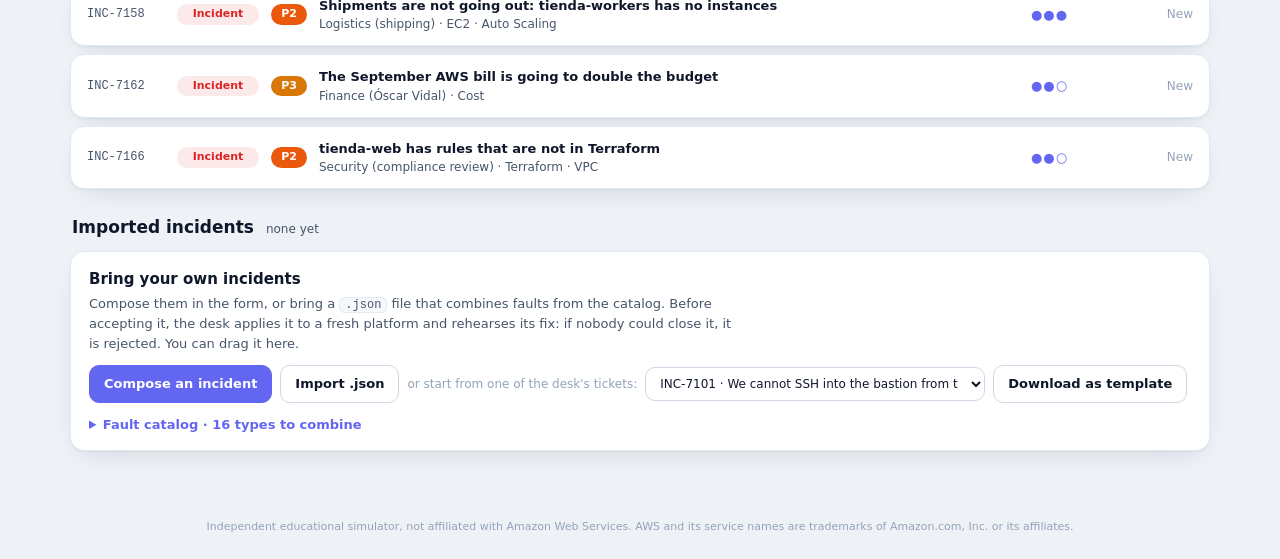
==== commit 9fb17242: "Puesto Cloud, fase 4: catálogo de averías, incidencias en fichero y compositor - puesto-cloud/averia" ====
--- a/puesto-cloud/index.html
+++ b/puesto-cloud/index.html
@@ -40,7 +40,9 @@
 <script src="./asg.js"></script>
 <script src="./coste.js"></script>
 <script src="./terraform.js"></script>
+<script src="./averias.js"></script>
 <script src="./escenarios.js"></script>
+<script src="../puesto-linux/incidencias.js"></script>
 <script src="./guardia.js"></script>
 <script src="./ui.js"></script>
 <script src="../puesto-linux/app.js"></script>
--- a/puesto-linux/estilos.css
+++ b/puesto-linux/estilos.css
@@ -416,7 +416,8 @@
 .comp-ensayo .imp-res{margin-bottom:12px}
 .comp-ensayo .bloque{margin-bottom:12px}
 .comp-ensayo h4{font-size:11px;text-transform:uppercase;letter-spacing:.05em;color:var(--faint);margin:0 0 6px}
-.lista-p{margin:0;padding-left:18px;font-size:12px;display:grid;gap:3px}
+.lista-p{margin:0;padding-left:18px;font-size:12px;display:grid;grid-template-columns:minmax(0,1fr);gap:3px}
+.lista-p li{overflow-wrap:anywhere}
 .sol-ref{display:grid;gap:3px}
 .sol-ref code{font-family:"JetBrains Mono",monospace;font-size:11px;background:var(--panel-2);border:1px solid var(--border);border-radius:6px;padding:2px 6px;overflow-wrap:anywhere}
 .comp-ensayo .acciones{display:grid;gap:6px}
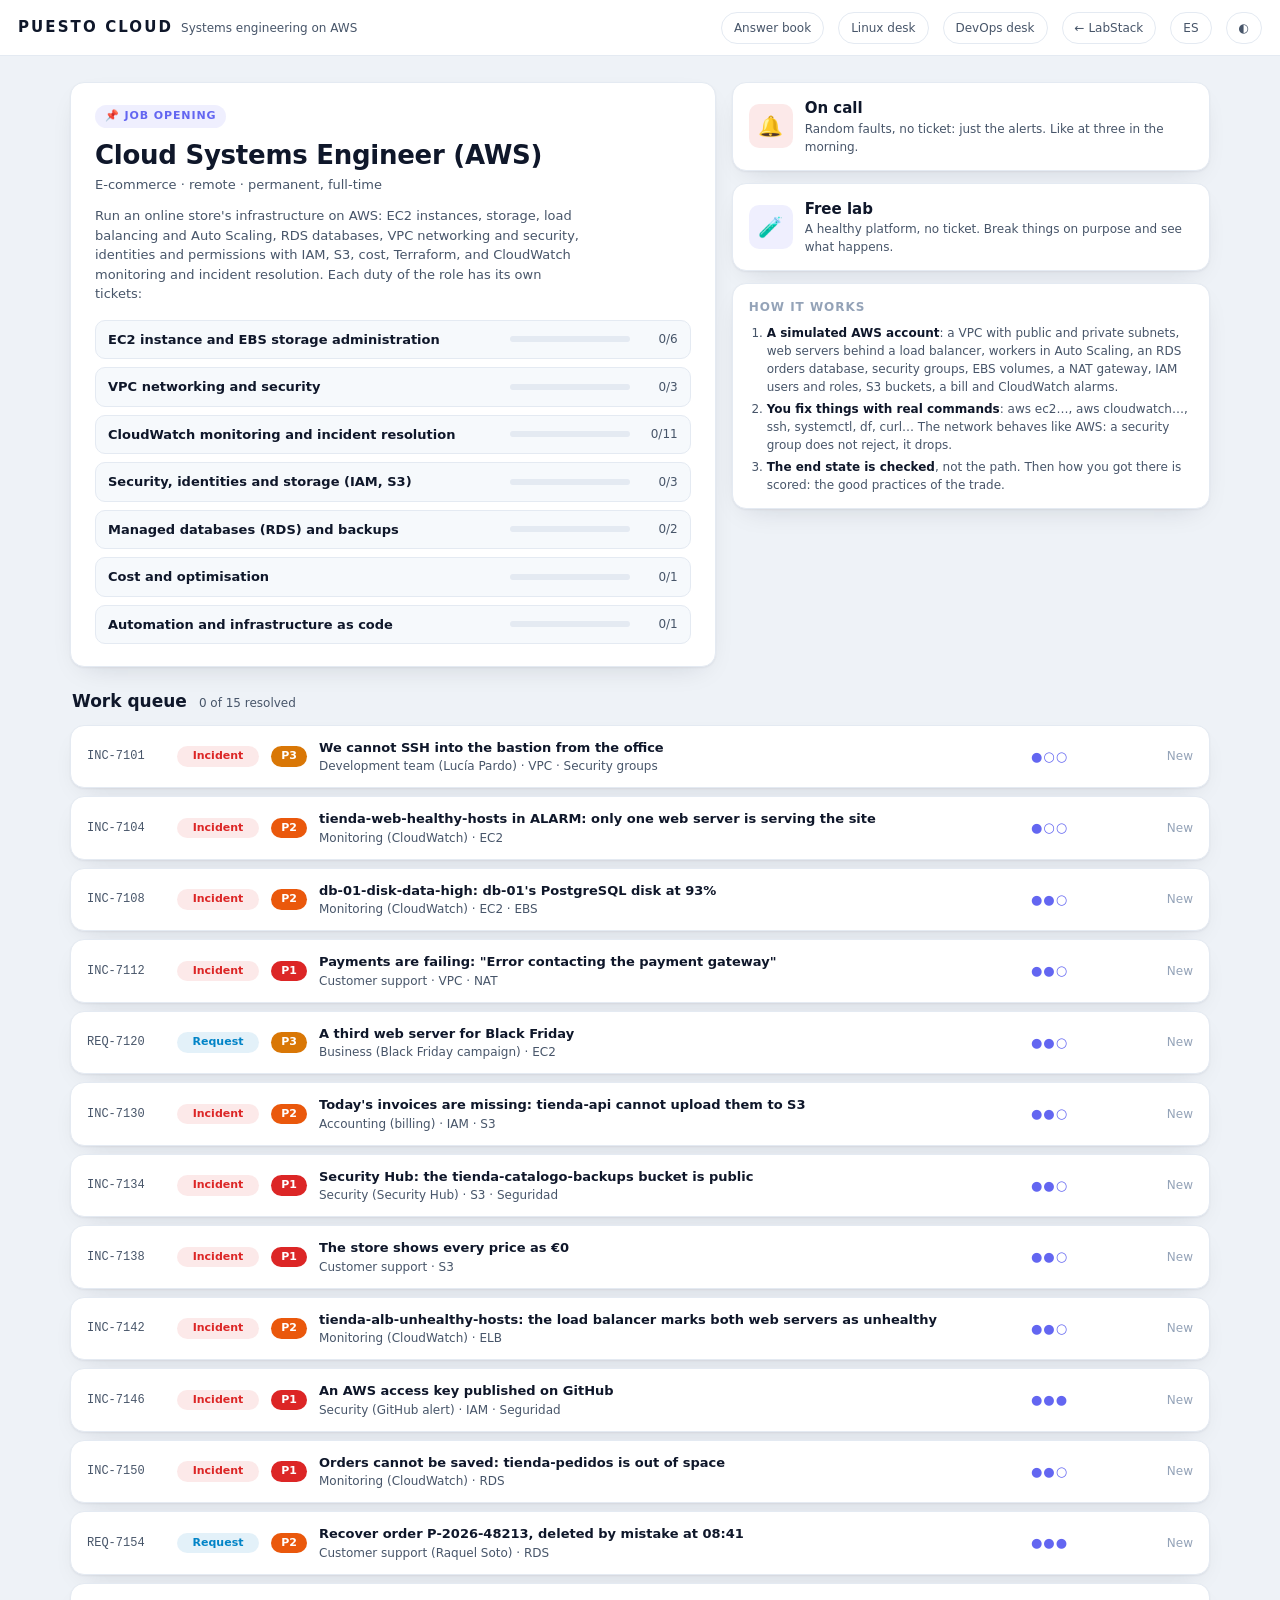
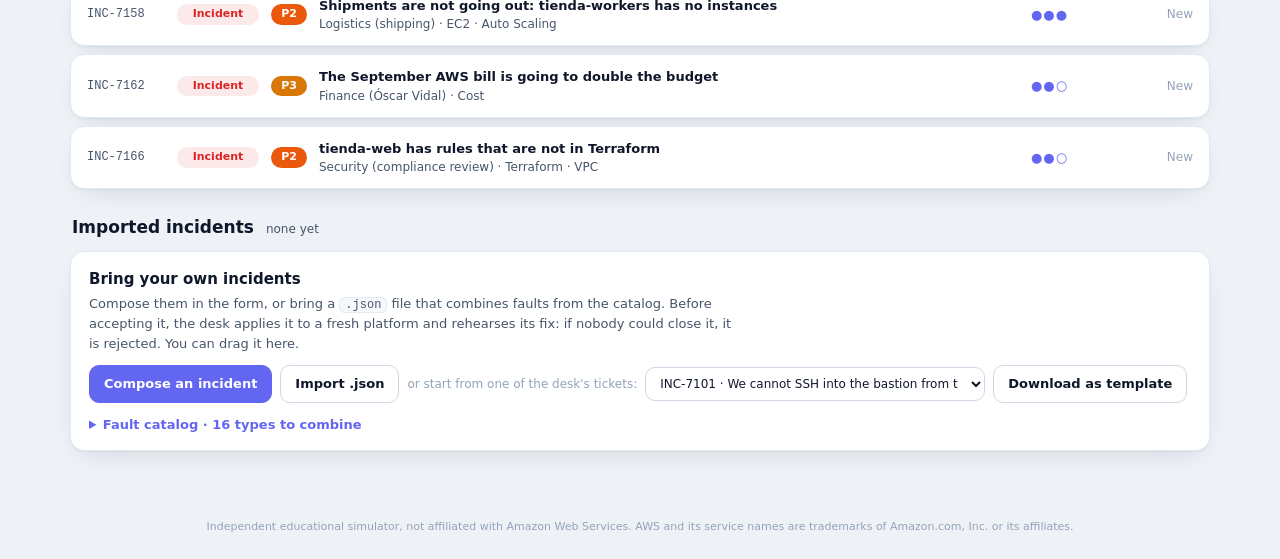
==== commit ea4ff84f: "Puesto DevOps, fase 1: un clúster de Kubernetes simulado y seis tickets con kubectl - puesto-devops/" ====
--- a/puesto-cloud/index.html
+++ b/puesto-cloud/index.html
@@ -24,6 +24,7 @@
   <div class="top-sp"></div>
   <a href="./soluciones.html" data-en="Answer book">Solucionario</a>
   <a href="../puesto-linux/index.html" data-en="Linux desk">Puesto Linux</a>
+  <a href="../puesto-devops/index.html" data-en="DevOps desk">Puesto DevOps</a>
   <a href="../Laboratorio.dc.html">← LabStack</a>
   <button class="icono" data-act="idioma" data-en="ES" title="Read it in English" data-en-title="Leer en español">EN</button>
   <button class="icono" data-act="tema" title="Tema claro u oscuro" aria-label="Cambiar tema" data-en-title="Light or dark theme">◐</button>
--- a/puesto-linux/estilos.css
+++ b/puesto-linux/estilos.css
@@ -140,7 +140,7 @@
 .alerta:first-of-type{border-top:0;padding-top:0}
 .alerta i{width:8px;height:8px;border-radius:99px;margin-top:5px;background:var(--faint)}
 .al-critical i{background:var(--bad)} .al-warning i{background:var(--warn)} .al-info i{background:var(--info)}
-.alerta b{display:block;font-size:12px;font-weight:600}
+.alerta b{display:block;font-size:12px;font-weight:600;overflow-wrap:anywhere}
 .alerta span{display:block;color:var(--muted);font-size:11px}
 .alerta small{color:var(--faint);font-size:11px;white-space:nowrap}
 .vacio{font-size:12px;color:var(--faint);margin:0}
